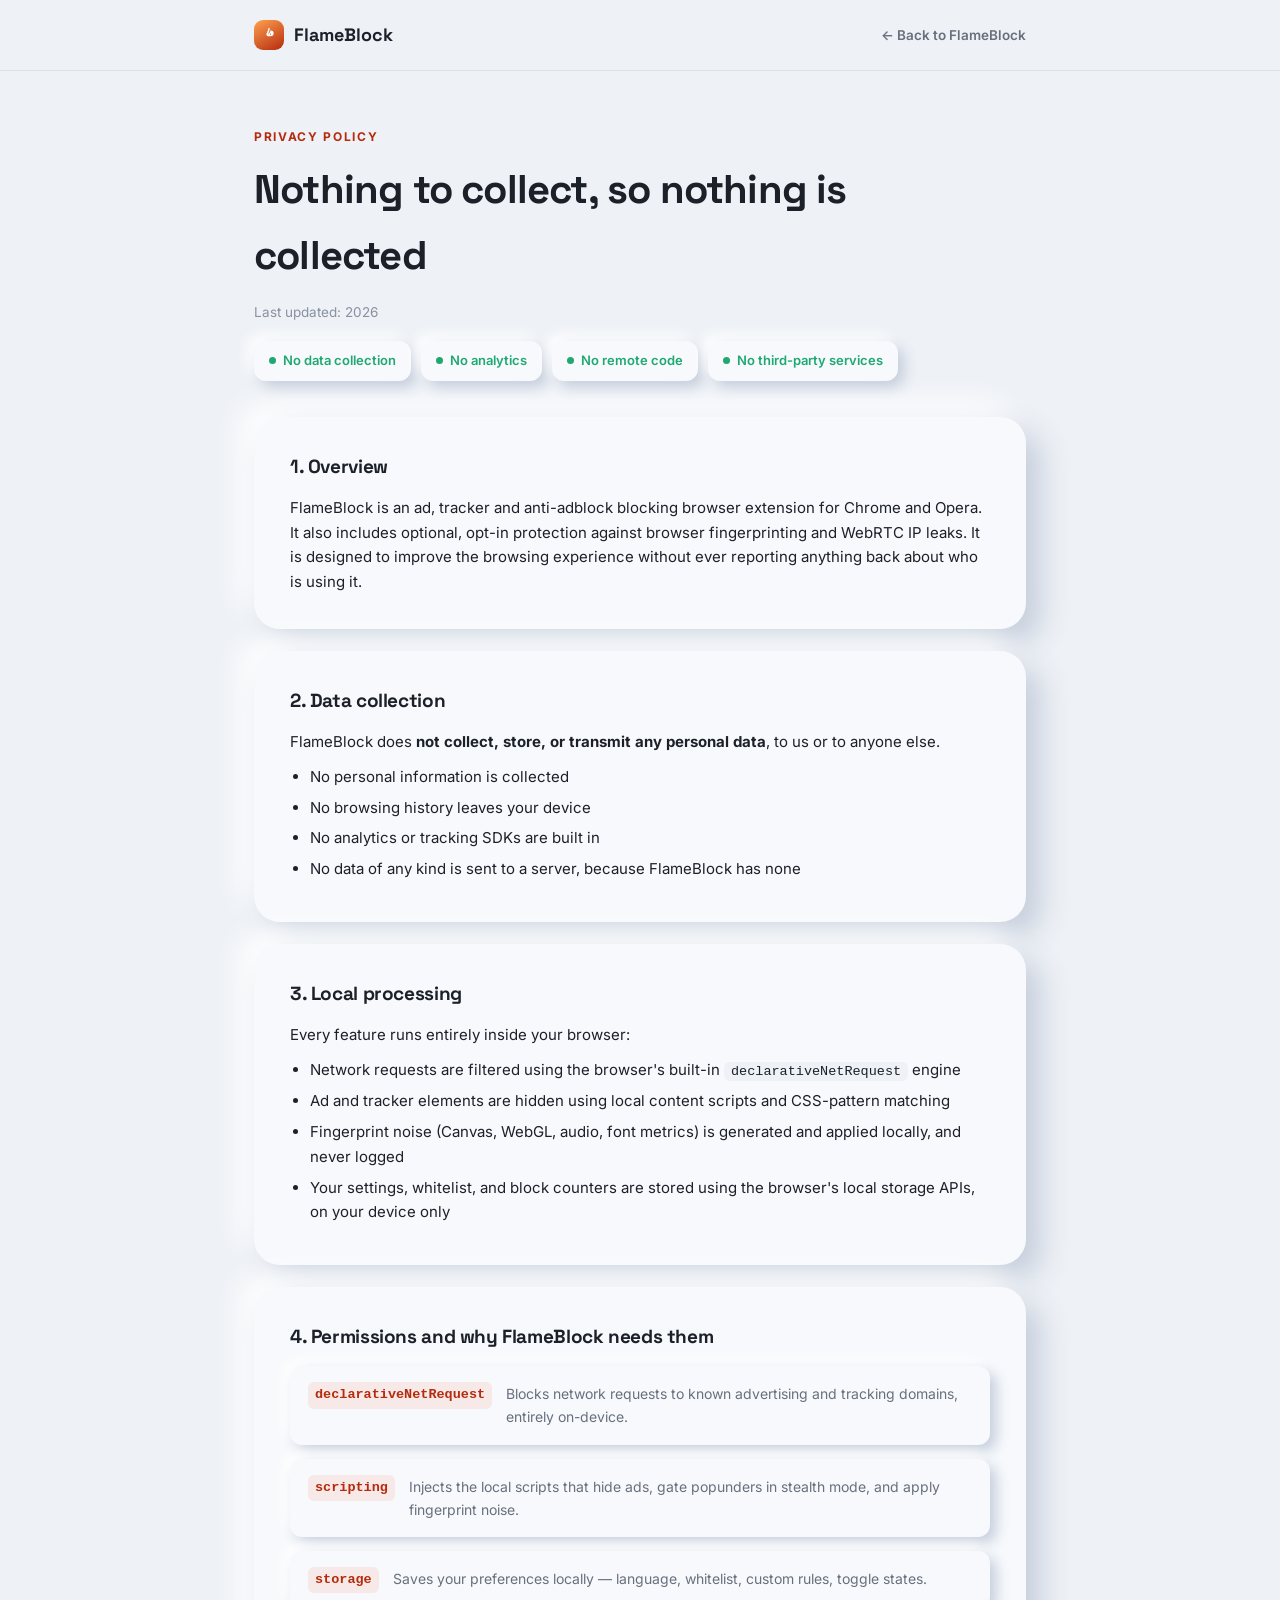
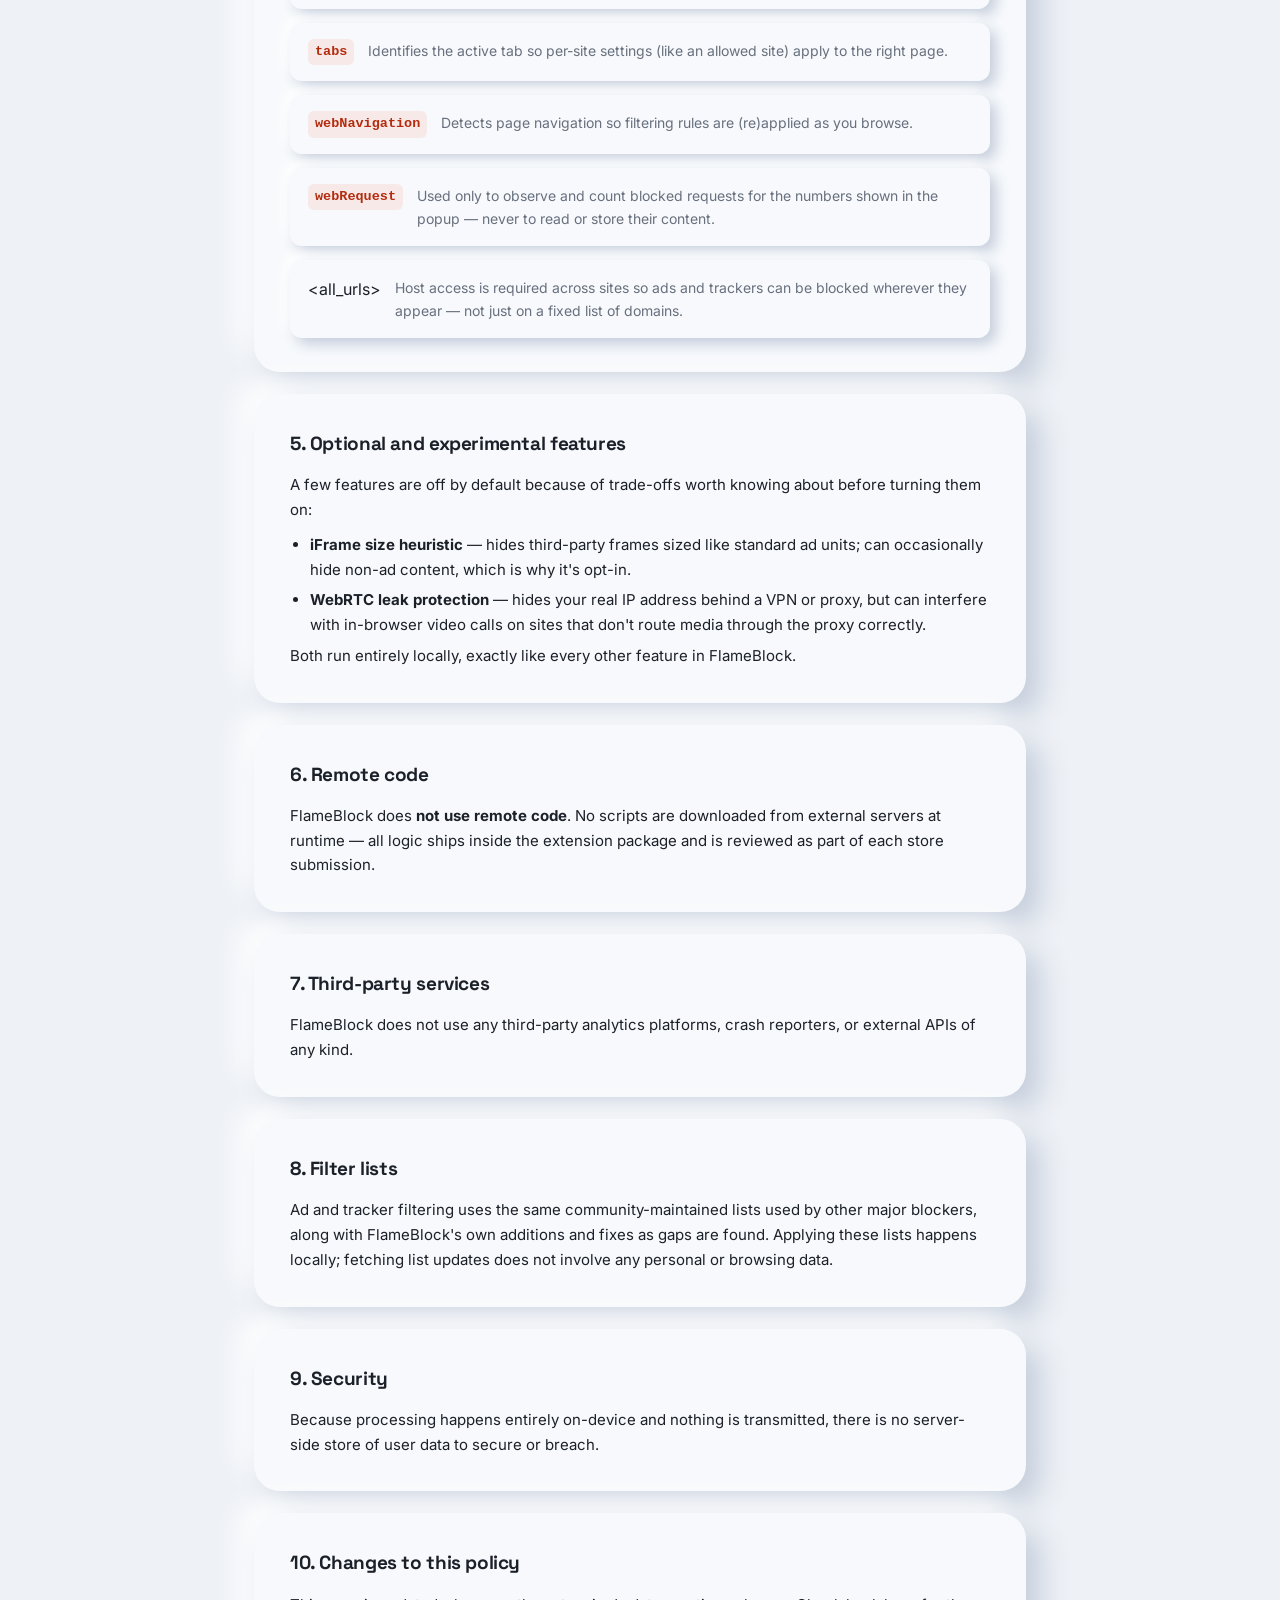
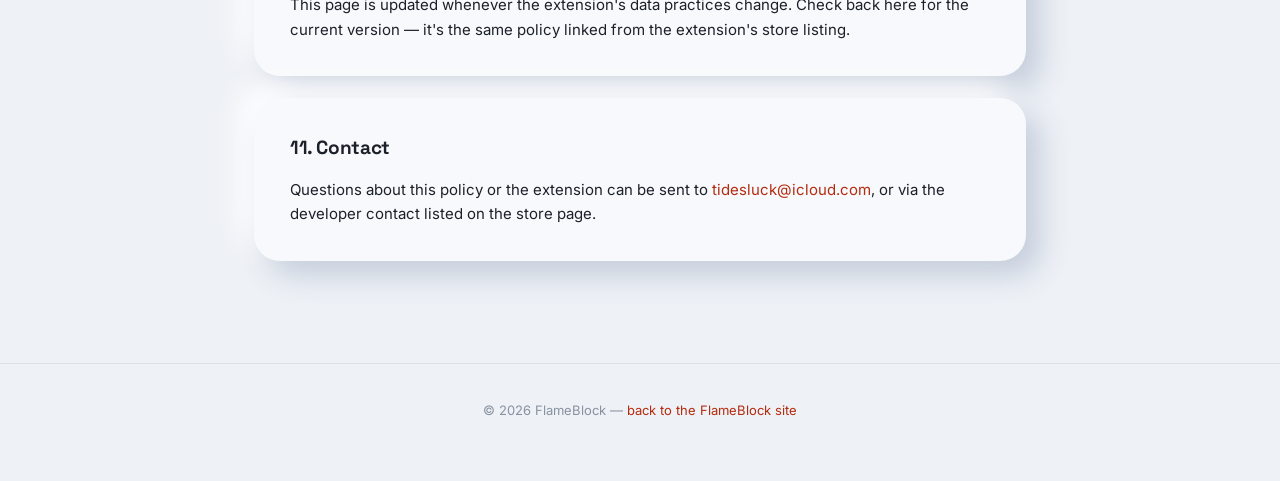
==== privacy.html @ 6af5b237 "Add files via upload" ====
<!DOCTYPE html>
<html lang="en">
<head>
<meta charset="UTF-8">
<title>Privacy Policy — FlameBlock</title>
<meta name="viewport" content="width=device-width, initial-scale=1.0">
<meta name="description" content="FlameBlock's privacy policy: no data collection, no analytics, no remote code. Every permission explained.">
<link rel="canonical" href="https://t1desluck.github.io/FlameBlock/privacy.html">
<link rel="icon" type="image/png" href="image/ICON.png">

<link rel="preconnect" href="https://fonts.googleapis.com">
<link rel="preconnect" href="https://fonts.gstatic.com" crossorigin>
<link href="https://fonts.googleapis.com/css2?family=Space+Grotesk:wght@500;600;700&family=Inter:wght@400;500;600;700&display=swap" rel="stylesheet">

<style>
  :root{
    --bg:#eef1f6; --surface:#f7f9fc; --shadow-d:#c4cddb; --shadow-l:#ffffff;
    --ink:#1c2029; --muted:#68707e; --muted-2:#8892a0;
    --flame-1:#ffa14f; --flame-2:#f04a1c; --flame-3:#b52b0e; --green:#1fa971;
    --line:rgba(28,32,41,.08); --radius-lg:26px; --radius-md:16px; --radius-sm:12px;
  }
  *{box-sizing:border-box;}
  body{margin:0;background:var(--bg);color:var(--ink);font-family:'Inter',system-ui,sans-serif;line-height:1.65;-webkit-font-smoothing:antialiased;}
  h1,h2,.display{font-family:'Space Grotesk',system-ui,sans-serif;letter-spacing:-0.02em;margin:0;}
  a{color:var(--flame-3);text-decoration:none;}
  a:hover{text-decoration:underline;}
  .wrap{max-width:820px;margin:0 auto;padding:0 24px;}
  .neu{background:var(--surface);border-radius:var(--radius-lg);box-shadow:14px 14px 30px var(--shadow-d), -14px -14px 30px var(--shadow-l);}
  .neu-sm{background:var(--surface);border-radius:var(--radius-sm);box-shadow:6px 6px 14px var(--shadow-d), -6px -6px 14px var(--shadow-l);}

  header{padding:20px 0;border-bottom:1px solid var(--line);}
  nav{display:flex;align-items:center;justify-content:space-between;max-width:820px;margin:0 auto;padding:0 24px;}
  .brand{display:flex;align-items:center;gap:10px;font-weight:700;font-size:18px;font-family:'Space Grotesk',sans-serif;}
  .brand .mark{width:30px;height:30px;border-radius:9px;background:linear-gradient(150deg,var(--flame-1),var(--flame-3));display:flex;align-items:center;justify-content:center;}
  .brand .mark svg{width:16px;height:16px;}
  .back{font-size:13.5px;font-weight:600;color:var(--muted);}
  .back:hover{color:var(--flame-3);}

  main{padding:56px 0 80px;}
  .hero-block{margin-bottom:36px;}
  .eyebrow{text-transform:uppercase;font-size:12px;font-weight:700;letter-spacing:.14em;color:var(--flame-3);}
  h1{font-size:clamp(28px,4vw,40px);font-weight:700;margin-top:10px;}
  .updated{margin-top:12px;font-size:13.5px;color:var(--muted-2);}

  .card{padding:34px 36px;margin-bottom:22px;}
  .card h2{font-size:19px;font-weight:700;margin-bottom:14px;}
  .card p{color:var(--ink);font-size:15px;margin:0 0 10px;}
  .card ul{margin:8px 0 0;padding-left:20px;color:var(--ink);font-size:15px;}
  .card li{margin-bottom:6px;}
  .card p:last-child, .card ul:last-child{margin-bottom:0;}
  code{background:var(--bg);padding:2px 7px;border-radius:6px;font-size:13.5px;}

  .perm-table{display:flex;flex-direction:column;gap:14px;}
  .perm{padding:16px 18px;display:flex;gap:14px;align-items:flex-start;}
  .perm code{white-space:nowrap;font-weight:700;color:var(--flame-3);background:rgba(240,74,28,.09);}
  .perm p{margin:0;font-size:14px;color:var(--muted);}

  .badge-row{display:flex;gap:10px;flex-wrap:wrap;margin-top:18px;}
  .badge{padding:9px 15px;font-size:13px;font-weight:600;color:var(--green);display:flex;align-items:center;gap:7px;}
  .badge .dot{width:7px;height:7px;border-radius:50%;background:var(--green);}

  footer{padding:36px 0 60px;border-top:1px solid var(--line);text-align:center;font-size:13px;color:var(--muted-2);}
</style>
</head>
<body>

<header>
  <nav>
    <div class="brand">
      <span class="mark"><svg viewBox="0 0 24 24" fill="none" stroke="#fff" stroke-width="2" stroke-linecap="round" stroke-linejoin="round"><path d="M12 2c1 3-2 4-2 7a4 4 0 1 0 8 0c0-1-1-2-1-2 1 4-1 5-1 5 1-3-1-4-1-6 0 2-2 3-2 5a2 2 0 1 1-3-1.8C10.5 8 12 6 12 2z"/></svg></span>
      FlameBlock
    </div>
    <a class="back" href="index.html">← Back to FlameBlock</a>
  </nav>
</header>

<main>
  <div class="wrap">
    <div class="hero-block">
      <div class="eyebrow">Privacy policy</div>
      <h1>Nothing to collect, so nothing is collected</h1>
      <p class="updated">Last updated: 2026</p>
      <div class="badge-row">
        <div class="neu-sm badge"><span class="dot"></span>No data collection</div>
        <div class="neu-sm badge"><span class="dot"></span>No analytics</div>
        <div class="neu-sm badge"><span class="dot"></span>No remote code</div>
        <div class="neu-sm badge"><span class="dot"></span>No third-party services</div>
      </div>
    </div>

    <div class="neu card">
      <h2>1. Overview</h2>
      <p>FlameBlock is an ad, tracker and anti-adblock blocking browser extension for Chrome and Opera. It also includes optional, opt-in protection against browser fingerprinting and WebRTC IP leaks. It is designed to improve the browsing experience without ever reporting anything back about who is using it.</p>
    </div>

    <div class="neu card">
      <h2>2. Data collection</h2>
      <p>FlameBlock does <strong>not collect, store, or transmit any personal data</strong>, to us or to anyone else.</p>
      <ul>
        <li>No personal information is collected</li>
        <li>No browsing history leaves your device</li>
        <li>No analytics or tracking SDKs are built in</li>
        <li>No data of any kind is sent to a server, because FlameBlock has none</li>
      </ul>
    </div>

    <div class="neu card">
      <h2>3. Local processing</h2>
      <p>Every feature runs entirely inside your browser:</p>
      <ul>
        <li>Network requests are filtered using the browser's built-in <code>declarativeNetRequest</code> engine</li>
        <li>Ad and tracker elements are hidden using local content scripts and CSS-pattern matching</li>
        <li>Fingerprint noise (Canvas, WebGL, audio, font metrics) is generated and applied locally, and never logged</li>
        <li>Your settings, whitelist, and block counters are stored using the browser's local storage APIs, on your device only</li>
      </ul>
    </div>

    <div class="neu card">
      <h2>4. Permissions and why FlameBlock needs them</h2>
      <div class="perm-table">
        <div class="neu-sm perm"><code>declarativeNetRequest</code><p>Blocks network requests to known advertising and tracking domains, entirely on-device.</p></div>
        <div class="neu-sm perm"><code>scripting</code><p>Injects the local scripts that hide ads, gate popunders in stealth mode, and apply fingerprint noise.</p></div>
        <div class="neu-sm perm"><code>storage</code><p>Saves your preferences locally — language, whitelist, custom rules, toggle states.</p></div>
        <div class="neu-sm perm"><code>tabs</code><p>Identifies the active tab so per-site settings (like an allowed site) apply to the right page.</p></div>
        <div class="neu-sm perm"><code>webNavigation</code><p>Detects page navigation so filtering rules are (re)applied as you browse.</p></div>
        <div class="neu-sm perm"><code>webRequest</code><p>Used only to observe and count blocked requests for the numbers shown in the popup — never to read or store their content.</p></div>
        <div class="neu-sm perm">&lt;all_urls&gt;<p>Host access is required across sites so ads and trackers can be blocked wherever they appear — not just on a fixed list of domains.</p></div>
      </div>
    </div>

    <div class="neu card">
      <h2>5. Optional and experimental features</h2>
      <p>A few features are off by default because of trade-offs worth knowing about before turning them on:</p>
      <ul>
        <li><strong>iFrame size heuristic</strong> — hides third-party frames sized like standard ad units; can occasionally hide non-ad content, which is why it's opt-in.</li>
        <li><strong>WebRTC leak protection</strong> — hides your real IP address behind a VPN or proxy, but can interfere with in-browser video calls on sites that don't route media through the proxy correctly.</li>
      </ul>
      <p>Both run entirely locally, exactly like every other feature in FlameBlock.</p>
    </div>

    <div class="neu card">
      <h2>6. Remote code</h2>
      <p>FlameBlock does <strong>not use remote code</strong>. No scripts are downloaded from external servers at runtime — all logic ships inside the extension package and is reviewed as part of each store submission.</p>
    </div>

    <div class="neu card">
      <h2>7. Third-party services</h2>
      <p>FlameBlock does not use any third-party analytics platforms, crash reporters, or external APIs of any kind.</p>
    </div>

    <div class="neu card">
      <h2>8. Filter lists</h2>
      <p>Ad and tracker filtering uses the same community-maintained lists used by other major blockers, along with FlameBlock's own additions and fixes as gaps are found. Applying these lists happens locally; fetching list updates does not involve any personal or browsing data.</p>
    </div>

    <div class="neu card">
      <h2>9. Security</h2>
      <p>Because processing happens entirely on-device and nothing is transmitted, there is no server-side store of user data to secure or breach.</p>
    </div>

    <div class="neu card">
      <h2>10. Changes to this policy</h2>
      <p>This page is updated whenever the extension's data practices change. Check back here for the current version — it's the same policy linked from the extension's store listing.</p>
    </div>

    <div class="neu card">
      <h2>11. Contact</h2>
      <p>Questions about this policy or the extension can be sent to <a href="mailto:tidesluck@icloud.com">tidesluck@icloud.com</a>, or via the developer contact listed on the store page.</p>
    </div>
  </div>
</main>

<footer>
  <div class="wrap">© <span id="year"></span> FlameBlock — <a href="index.html">back to the FlameBlock site</a></div>
</footer>
<script>document.getElementById('year').textContent = new Date().getFullYear();</script>
</body>
</html>
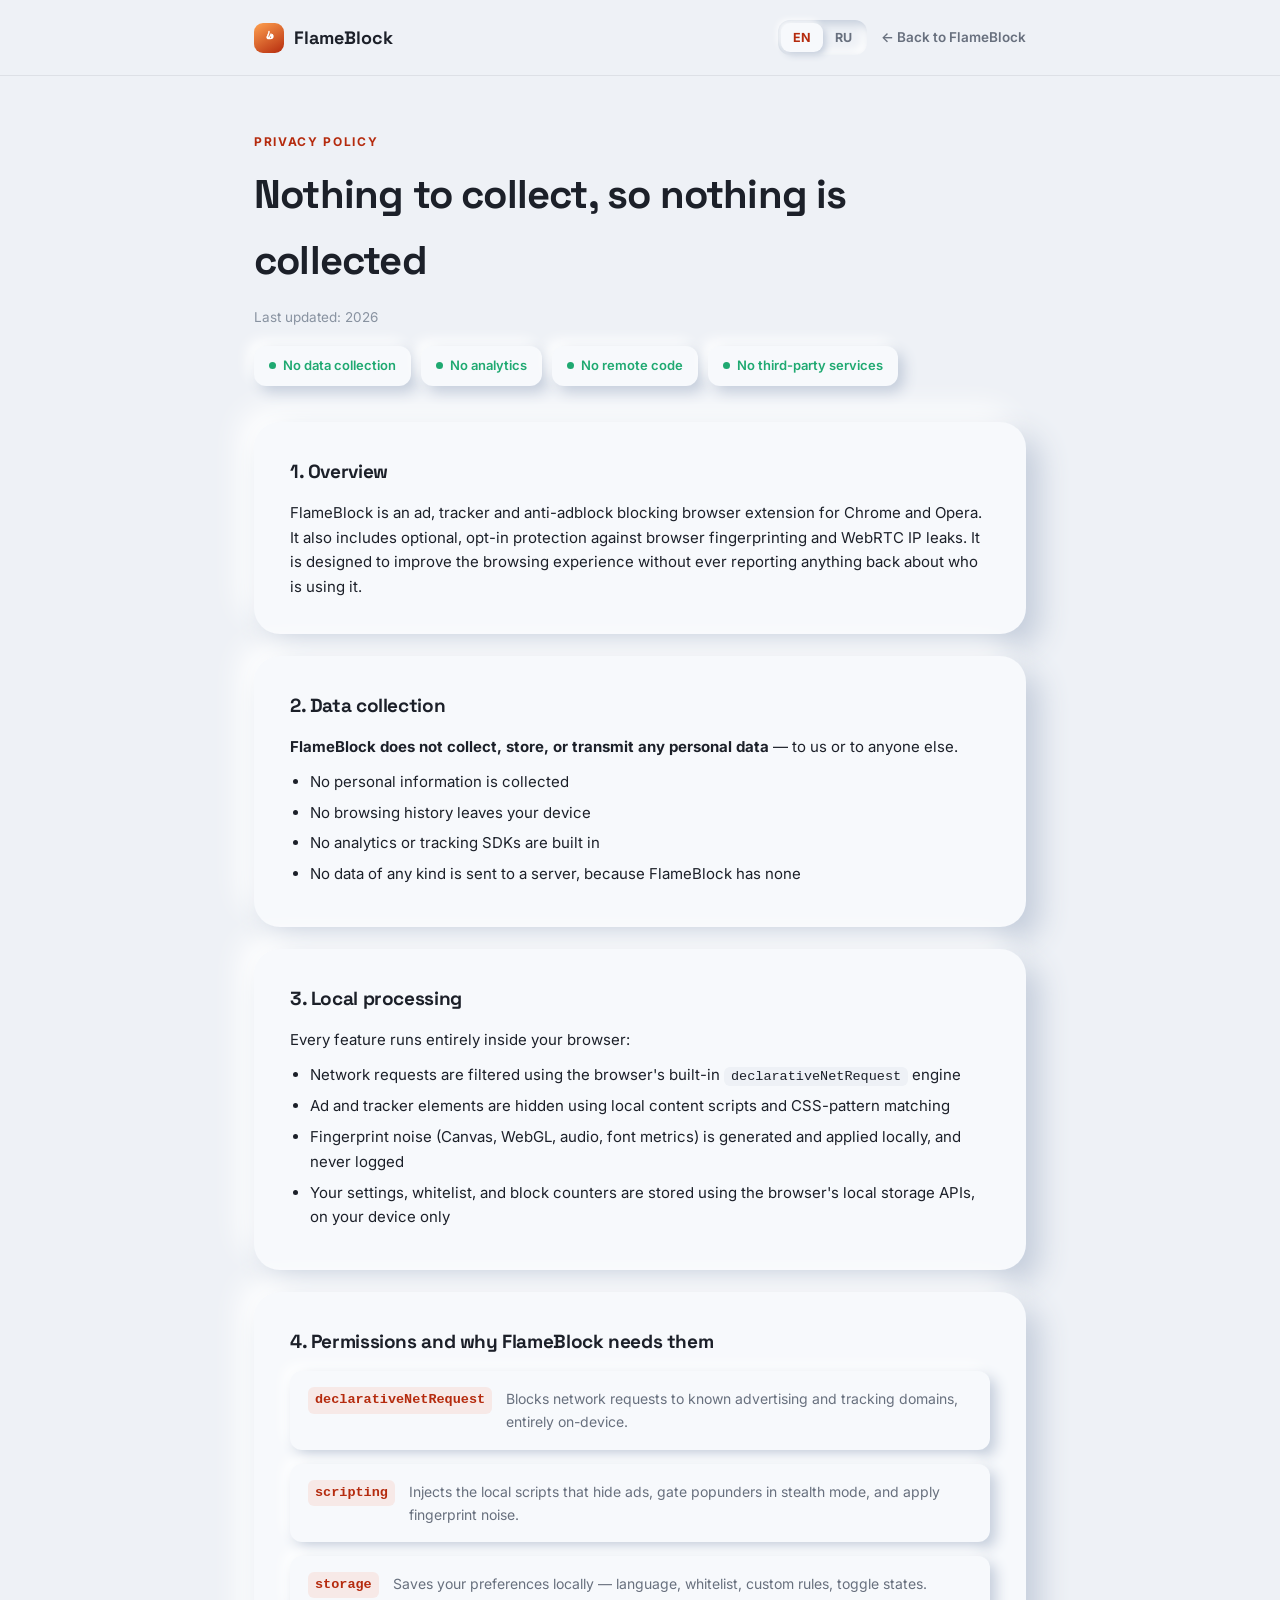
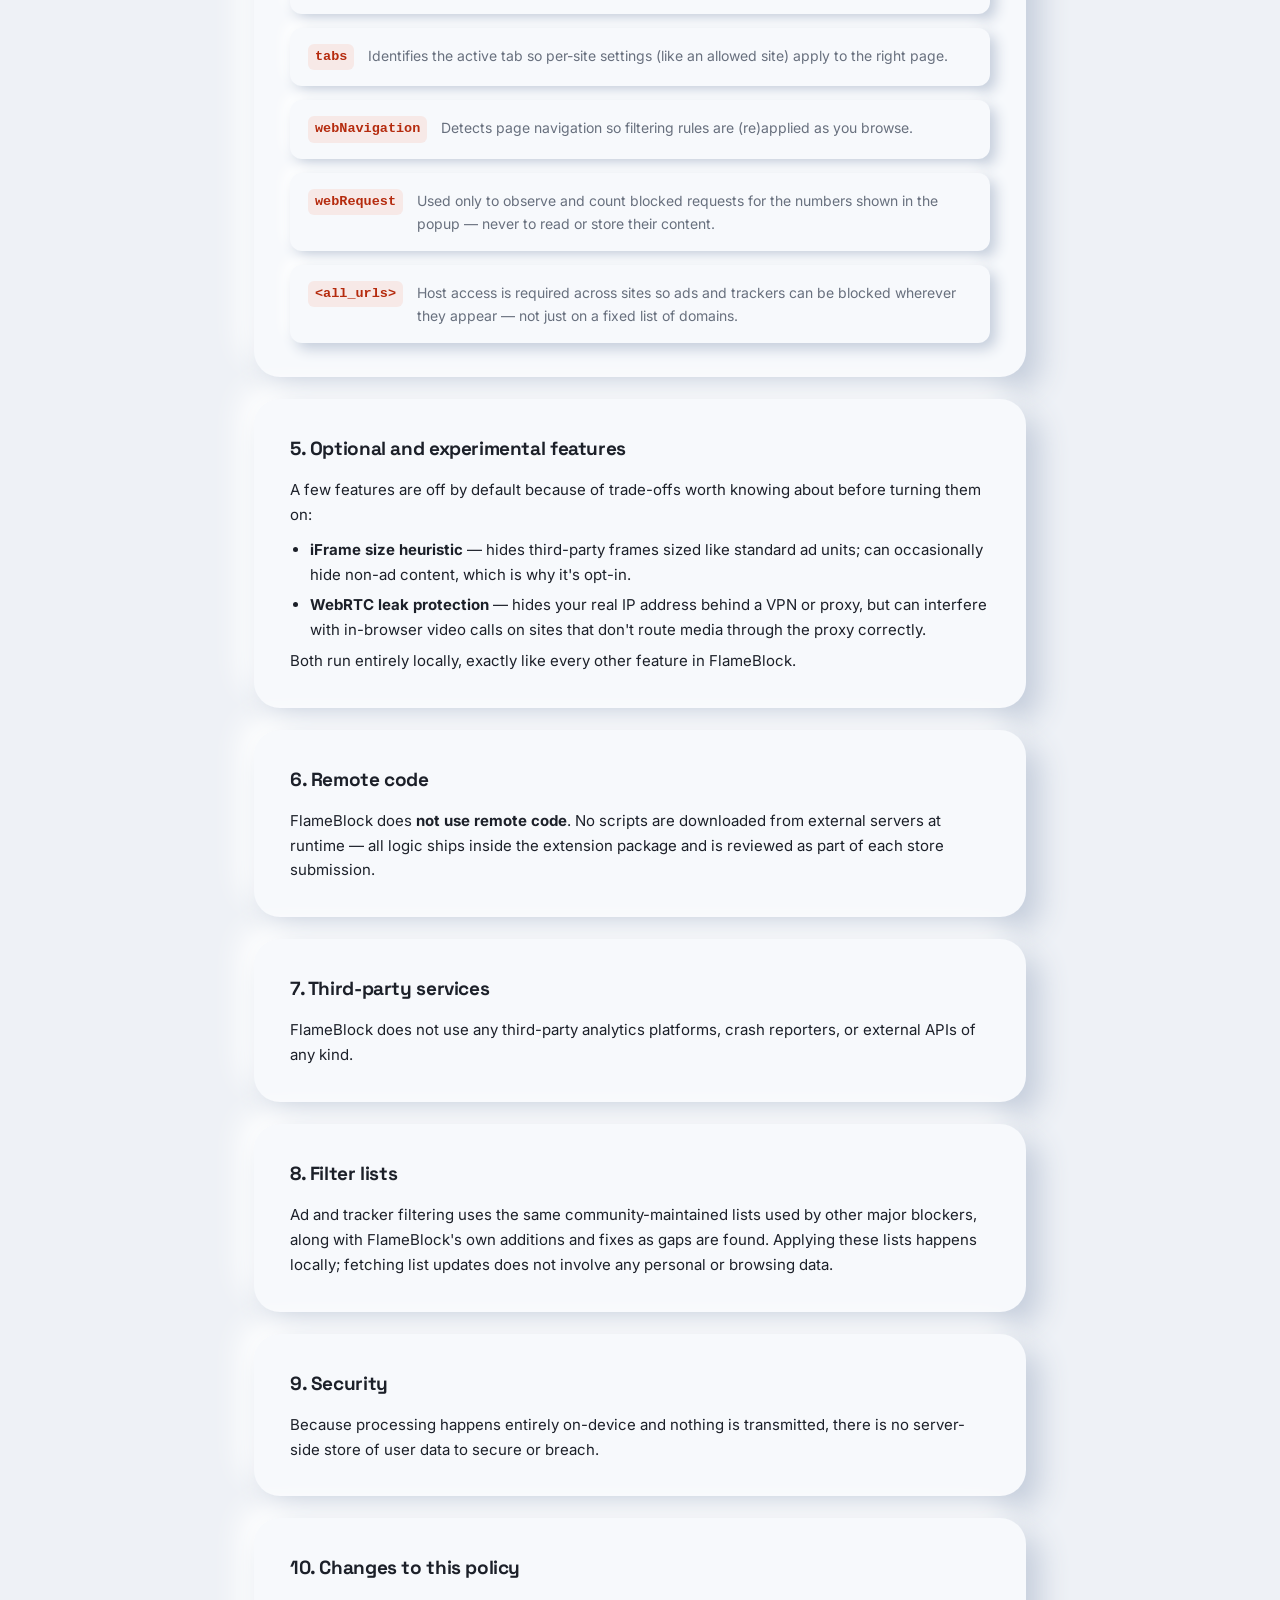
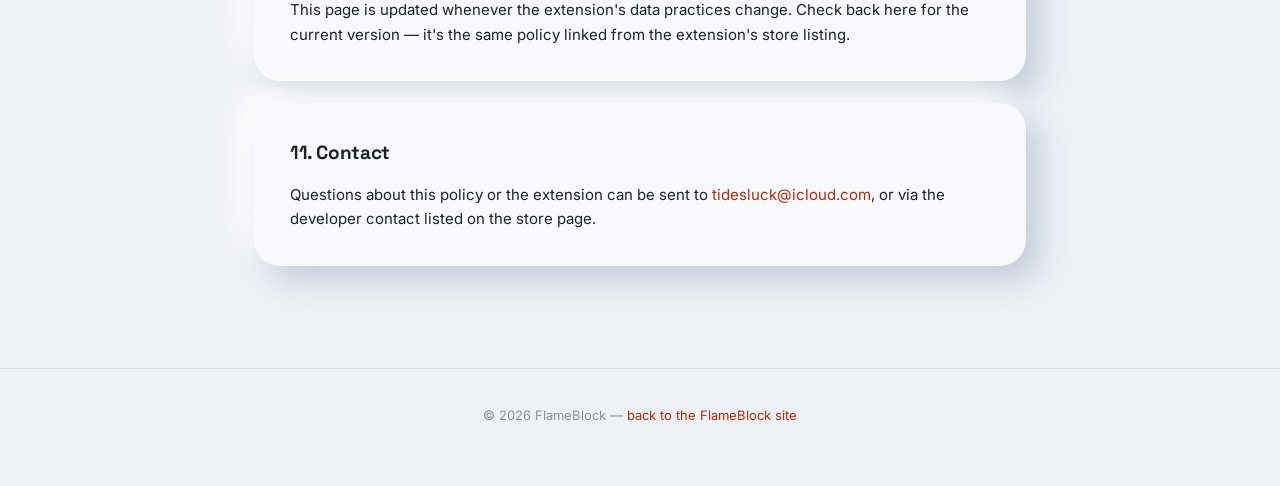
==== commit 11eb0cd7: "Add files via upload" ====
--- a/privacy.html
+++ b/privacy.html
@@ -2,9 +2,9 @@
 <html lang="en">
 <head>
 <meta charset="UTF-8">
-<title>Privacy Policy — FlameBlock</title>
+<title data-i18n="meta.title">Privacy Policy — FlameBlock</title>
 <meta name="viewport" content="width=device-width, initial-scale=1.0">
-<meta name="description" content="FlameBlock's privacy policy: no data collection, no analytics, no remote code. Every permission explained.">
+<meta name="description" data-i18n-attr="content" content="FlameBlock's privacy policy: no data collection, no analytics, no remote code. Every permission explained.">
 <link rel="canonical" href="https://t1desluck.github.io/FlameBlock/privacy.html">
 <link rel="icon" type="image/png" href="image/ICON.png">
 
@@ -29,12 +29,28 @@
   .neu-sm{background:var(--surface);border-radius:var(--radius-sm);box-shadow:6px 6px 14px var(--shadow-d), -6px -6px 14px var(--shadow-l);}
 
   header{padding:20px 0;border-bottom:1px solid var(--line);}
-  nav{display:flex;align-items:center;justify-content:space-between;max-width:820px;margin:0 auto;padding:0 24px;}
+  nav{display:flex;align-items:center;justify-content:space-between;max-width:820px;margin:0 auto;padding:0 24px;gap:14px;flex-wrap:wrap;}
   .brand{display:flex;align-items:center;gap:10px;font-weight:700;font-size:18px;font-family:'Space Grotesk',sans-serif;}
-  .brand .mark{width:30px;height:30px;border-radius:9px;background:linear-gradient(150deg,var(--flame-1),var(--flame-3));display:flex;align-items:center;justify-content:center;}
+  .brand .mark{width:30px;height:30px;border-radius:9px;background:linear-gradient(150deg,var(--flame-1),var(--flame-3));display:flex;align-items:center;justify-content:center;flex:none;}
   .brand .mark svg{width:16px;height:16px;}
+  .nav-right{display:flex;align-items:center;gap:14px;}
   .back{font-size:13.5px;font-weight:600;color:var(--muted);}
   .back:hover{color:var(--flame-3);}
+
+  .lang-switch{
+    display:flex;align-items:center;background:var(--bg);border-radius:12px;
+    box-shadow:inset 4px 4px 10px var(--shadow-d), inset -4px -4px 10px var(--shadow-l);
+    padding:3px;flex:none;
+  }
+  .lang-switch button{
+    border:none;background:transparent;cursor:pointer;
+    font-family:'Inter',sans-serif;font-size:12.5px;font-weight:700;
+    padding:7px 12px;border-radius:9px;color:var(--muted);transition:all .15s ease;
+  }
+  .lang-switch button.active{
+    background:var(--surface);color:var(--flame-3);
+    box-shadow:3px 3px 7px var(--shadow-d), -3px -3px 7px var(--shadow-l);
+  }
 
   main{padding:56px 0 80px;}
   .hero-block{margin-bottom:36px;}
@@ -70,109 +86,218 @@
       <span class="mark"><svg viewBox="0 0 24 24" fill="none" stroke="#fff" stroke-width="2" stroke-linecap="round" stroke-linejoin="round"><path d="M12 2c1 3-2 4-2 7a4 4 0 1 0 8 0c0-1-1-2-1-2 1 4-1 5-1 5 1-3-1-4-1-6 0 2-2 3-2 5a2 2 0 1 1-3-1.8C10.5 8 12 6 12 2z"/></svg></span>
       FlameBlock
     </div>
-    <a class="back" href="index.html">← Back to FlameBlock</a>
+    <div class="nav-right">
+      <div class="lang-switch" role="group" aria-label="Language">
+        <button type="button" data-set-lang="en">EN</button>
+        <button type="button" data-set-lang="ru">RU</button>
+      </div>
+      <a class="back" href="index.html" data-i18n="nav.back">← Back to FlameBlock</a>
+    </div>
   </nav>
 </header>
 
 <main>
   <div class="wrap">
     <div class="hero-block">
-      <div class="eyebrow">Privacy policy</div>
-      <h1>Nothing to collect, so nothing is collected</h1>
-      <p class="updated">Last updated: 2026</p>
+      <div class="eyebrow" data-i18n="hero.eyebrow">Privacy policy</div>
+      <h1 data-i18n="hero.h1">Nothing to collect, so nothing is collected</h1>
+      <p class="updated" data-i18n="hero.updated">Last updated: 2026</p>
       <div class="badge-row">
-        <div class="neu-sm badge"><span class="dot"></span>No data collection</div>
-        <div class="neu-sm badge"><span class="dot"></span>No analytics</div>
-        <div class="neu-sm badge"><span class="dot"></span>No remote code</div>
-        <div class="neu-sm badge"><span class="dot"></span>No third-party services</div>
+        <div class="neu-sm badge"><span class="dot"></span><span data-i18n="badge.1">No data collection</span></div>
+        <div class="neu-sm badge"><span class="dot"></span><span data-i18n="badge.2">No analytics</span></div>
+        <div class="neu-sm badge"><span class="dot"></span><span data-i18n="badge.3">No remote code</span></div>
+        <div class="neu-sm badge"><span class="dot"></span><span data-i18n="badge.4">No third-party services</span></div>
       </div>
     </div>
 
     <div class="neu card">
-      <h2>1. Overview</h2>
-      <p>FlameBlock is an ad, tracker and anti-adblock blocking browser extension for Chrome and Opera. It also includes optional, opt-in protection against browser fingerprinting and WebRTC IP leaks. It is designed to improve the browsing experience without ever reporting anything back about who is using it.</p>
-    </div>
-
-    <div class="neu card">
-      <h2>2. Data collection</h2>
-      <p>FlameBlock does <strong>not collect, store, or transmit any personal data</strong>, to us or to anyone else.</p>
+      <h2 data-i18n="s1.h">1. Overview</h2>
+      <p data-i18n="s1.p">FlameBlock is an ad, tracker and anti-adblock blocking browser extension for Chrome and Opera. It also includes optional, opt-in protection against browser fingerprinting and WebRTC IP leaks. It is designed to improve the browsing experience without ever reporting anything back about who is using it.</p>
+    </div>
+
+    <div class="neu card">
+      <h2 data-i18n="s2.h">2. Data collection</h2>
+      <p data-i18n="s2.p"><strong data-i18n="s2.strong">FlameBlock does not collect, store, or transmit any personal data</strong> — to us or to anyone else.</p>
       <ul>
-        <li>No personal information is collected</li>
-        <li>No browsing history leaves your device</li>
-        <li>No analytics or tracking SDKs are built in</li>
-        <li>No data of any kind is sent to a server, because FlameBlock has none</li>
+        <li data-i18n="s2.li1">No personal information is collected</li>
+        <li data-i18n="s2.li2">No browsing history leaves your device</li>
+        <li data-i18n="s2.li3">No analytics or tracking SDKs are built in</li>
+        <li data-i18n="s2.li4">No data of any kind is sent to a server, because FlameBlock has none</li>
       </ul>
     </div>
 
     <div class="neu card">
-      <h2>3. Local processing</h2>
-      <p>Every feature runs entirely inside your browser:</p>
+      <h2 data-i18n="s3.h">3. Local processing</h2>
+      <p data-i18n="s3.p">Every feature runs entirely inside your browser:</p>
       <ul>
-        <li>Network requests are filtered using the browser's built-in <code>declarativeNetRequest</code> engine</li>
-        <li>Ad and tracker elements are hidden using local content scripts and CSS-pattern matching</li>
-        <li>Fingerprint noise (Canvas, WebGL, audio, font metrics) is generated and applied locally, and never logged</li>
-        <li>Your settings, whitelist, and block counters are stored using the browser's local storage APIs, on your device only</li>
+        <li data-i18n="s3.li1">Network requests are filtered using the browser's built-in <code>declarativeNetRequest</code> engine</li>
+        <li data-i18n="s3.li2">Ad and tracker elements are hidden using local content scripts and CSS-pattern matching</li>
+        <li data-i18n="s3.li3">Fingerprint noise (Canvas, WebGL, audio, font metrics) is generated and applied locally, and never logged</li>
+        <li data-i18n="s3.li4">Your settings, whitelist, and block counters are stored using the browser's local storage APIs, on your device only</li>
       </ul>
     </div>
 
     <div class="neu card">
-      <h2>4. Permissions and why FlameBlock needs them</h2>
+      <h2 data-i18n="s4.h">4. Permissions and why FlameBlock needs them</h2>
       <div class="perm-table">
-        <div class="neu-sm perm"><code>declarativeNetRequest</code><p>Blocks network requests to known advertising and tracking domains, entirely on-device.</p></div>
-        <div class="neu-sm perm"><code>scripting</code><p>Injects the local scripts that hide ads, gate popunders in stealth mode, and apply fingerprint noise.</p></div>
-        <div class="neu-sm perm"><code>storage</code><p>Saves your preferences locally — language, whitelist, custom rules, toggle states.</p></div>
-        <div class="neu-sm perm"><code>tabs</code><p>Identifies the active tab so per-site settings (like an allowed site) apply to the right page.</p></div>
-        <div class="neu-sm perm"><code>webNavigation</code><p>Detects page navigation so filtering rules are (re)applied as you browse.</p></div>
-        <div class="neu-sm perm"><code>webRequest</code><p>Used only to observe and count blocked requests for the numbers shown in the popup — never to read or store their content.</p></div>
-        <div class="neu-sm perm">&lt;all_urls&gt;<p>Host access is required across sites so ads and trackers can be blocked wherever they appear — not just on a fixed list of domains.</p></div>
+        <div class="neu-sm perm"><code>declarativeNetRequest</code><p data-i18n="perm.1">Blocks network requests to known advertising and tracking domains, entirely on-device.</p></div>
+        <div class="neu-sm perm"><code>scripting</code><p data-i18n="perm.2">Injects the local scripts that hide ads, gate popunders in stealth mode, and apply fingerprint noise.</p></div>
+        <div class="neu-sm perm"><code>storage</code><p data-i18n="perm.3">Saves your preferences locally — language, whitelist, custom rules, toggle states.</p></div>
+        <div class="neu-sm perm"><code>tabs</code><p data-i18n="perm.4">Identifies the active tab so per-site settings (like an allowed site) apply to the right page.</p></div>
+        <div class="neu-sm perm"><code>webNavigation</code><p data-i18n="perm.5">Detects page navigation so filtering rules are (re)applied as you browse.</p></div>
+        <div class="neu-sm perm"><code>webRequest</code><p data-i18n="perm.6">Used only to observe and count blocked requests for the numbers shown in the popup — never to read or store their content.</p></div>
+        <div class="neu-sm perm"><code data-i18n="perm.7host">&lt;all_urls&gt;</code><p data-i18n="perm.7">Host access is required across sites so ads and trackers can be blocked wherever they appear — not just on a fixed list of domains.</p></div>
       </div>
     </div>
 
     <div class="neu card">
-      <h2>5. Optional and experimental features</h2>
-      <p>A few features are off by default because of trade-offs worth knowing about before turning them on:</p>
+      <h2 data-i18n="s5.h">5. Optional and experimental features</h2>
+      <p data-i18n="s5.p">A few features are off by default because of trade-offs worth knowing about before turning them on:</p>
       <ul>
-        <li><strong>iFrame size heuristic</strong> — hides third-party frames sized like standard ad units; can occasionally hide non-ad content, which is why it's opt-in.</li>
-        <li><strong>WebRTC leak protection</strong> — hides your real IP address behind a VPN or proxy, but can interfere with in-browser video calls on sites that don't route media through the proxy correctly.</li>
+        <li data-i18n="s5.li1"><strong>iFrame size heuristic</strong> — hides third-party frames sized like standard ad units; can occasionally hide non-ad content, which is why it's opt-in.</li>
+        <li data-i18n="s5.li2"><strong>WebRTC leak protection</strong> — hides your real IP address behind a VPN or proxy, but can interfere with in-browser video calls on sites that don't route media through the proxy correctly.</li>
       </ul>
-      <p>Both run entirely locally, exactly like every other feature in FlameBlock.</p>
-    </div>
-
-    <div class="neu card">
-      <h2>6. Remote code</h2>
-      <p>FlameBlock does <strong>not use remote code</strong>. No scripts are downloaded from external servers at runtime — all logic ships inside the extension package and is reviewed as part of each store submission.</p>
-    </div>
-
-    <div class="neu card">
-      <h2>7. Third-party services</h2>
-      <p>FlameBlock does not use any third-party analytics platforms, crash reporters, or external APIs of any kind.</p>
-    </div>
-
-    <div class="neu card">
-      <h2>8. Filter lists</h2>
-      <p>Ad and tracker filtering uses the same community-maintained lists used by other major blockers, along with FlameBlock's own additions and fixes as gaps are found. Applying these lists happens locally; fetching list updates does not involve any personal or browsing data.</p>
-    </div>
-
-    <div class="neu card">
-      <h2>9. Security</h2>
-      <p>Because processing happens entirely on-device and nothing is transmitted, there is no server-side store of user data to secure or breach.</p>
-    </div>
-
-    <div class="neu card">
-      <h2>10. Changes to this policy</h2>
-      <p>This page is updated whenever the extension's data practices change. Check back here for the current version — it's the same policy linked from the extension's store listing.</p>
-    </div>
-
-    <div class="neu card">
-      <h2>11. Contact</h2>
-      <p>Questions about this policy or the extension can be sent to <a href="mailto:tidesluck@icloud.com">tidesluck@icloud.com</a>, or via the developer contact listed on the store page.</p>
+      <p data-i18n="s5.p2">Both run entirely locally, exactly like every other feature in FlameBlock.</p>
+    </div>
+
+    <div class="neu card">
+      <h2 data-i18n="s6.h">6. Remote code</h2>
+      <p data-i18n="s6.p">FlameBlock does <strong data-i18n="s6.strong">not use remote code</strong>. No scripts are downloaded from external servers at runtime — all logic ships inside the extension package and is reviewed as part of each store submission.</p>
+    </div>
+
+    <div class="neu card">
+      <h2 data-i18n="s7.h">7. Third-party services</h2>
+      <p data-i18n="s7.p">FlameBlock does not use any third-party analytics platforms, crash reporters, or external APIs of any kind.</p>
+    </div>
+
+    <div class="neu card">
+      <h2 data-i18n="s8.h">8. Filter lists</h2>
+      <p data-i18n="s8.p">Ad and tracker filtering uses the same community-maintained lists used by other major blockers, along with FlameBlock's own additions and fixes as gaps are found. Applying these lists happens locally; fetching list updates does not involve any personal or browsing data.</p>
+    </div>
+
+    <div class="neu card">
+      <h2 data-i18n="s9.h">9. Security</h2>
+      <p data-i18n="s9.p">Because processing happens entirely on-device and nothing is transmitted, there is no server-side store of user data to secure or breach.</p>
+    </div>
+
+    <div class="neu card">
+      <h2 data-i18n="s10.h">10. Changes to this policy</h2>
+      <p data-i18n="s10.p">This page is updated whenever the extension's data practices change. Check back here for the current version — it's the same policy linked from the extension's store listing.</p>
+    </div>
+
+    <div class="neu card">
+      <h2 data-i18n="s11.h">11. Contact</h2>
+      <p data-i18n="s11.p">Questions about this policy or the extension can be sent to <a href="mailto:tidesluck@icloud.com">tidesluck@icloud.com</a>, or via the developer contact listed on the store page.</p>
     </div>
   </div>
 </main>
 
 <footer>
-  <div class="wrap">© <span id="year"></span> FlameBlock — <a href="index.html">back to the FlameBlock site</a></div>
+  <div class="wrap">© <span id="year"></span> FlameBlock — <a href="index.html" data-i18n="footer.back">back to the FlameBlock site</a></div>
 </footer>
-<script>document.getElementById('year').textContent = new Date().getFullYear();</script>
+
+<script>
+(function(){
+  var dict = {
+    "meta.title": {en:"Privacy Policy — FlameBlock", ru:"Политика конфиденциальности — FlameBlock"},
+    "nav.back": {en:"← Back to FlameBlock", ru:"← Назад на сайт FlameBlock"},
+    "hero.eyebrow": {en:"Privacy policy", ru:"Политика конфиденциальности"},
+    "hero.h1": {en:"Nothing to collect, so nothing is collected", ru:"Собирать нечего — поэтому ничего и не собирается"},
+    "hero.updated": {en:"Last updated: 2026", ru:"Последнее обновление: 2026"},
+    "badge.1": {en:"No data collection", ru:"Без сбора данных"},
+    "badge.2": {en:"No analytics", ru:"Без аналитики"},
+    "badge.3": {en:"No remote code", ru:"Без удалённого кода"},
+    "badge.4": {en:"No third-party services", ru:"Без сторонних сервисов"},
+
+    "s1.h": {en:"1. Overview", ru:"1. Общие сведения"},
+    "s1.p": {en:"FlameBlock is an ad, tracker and anti-adblock blocking browser extension for Chrome and Opera. It also includes optional, opt-in protection against browser fingerprinting and WebRTC IP leaks. It is designed to improve the browsing experience without ever reporting anything back about who is using it.",
+      ru:"FlameBlock — расширение для Chrome и Opera, блокирующее рекламу, трекеры и антиадблок-заглушки. Также включает опциональную защиту от отпечатка браузера и утечек IP через WebRTC. Расширение создано, чтобы улучшать работу в браузере, никогда не сообщая ничего о том, кто им пользуется."},
+
+    "s2.h": {en:"2. Data collection", ru:"2. Сбор данных"},
+    "s2.strong": {en:"FlameBlock does not collect, store, or transmit any personal data", ru:"FlameBlock не собирает, не хранит и не передаёт никакие персональные данные"},
+    "s2.li1": {en:"No personal information is collected", ru:"Никакая личная информация не собирается"},
+    "s2.li2": {en:"No browsing history leaves your device", ru:"История посещений не покидает ваше устройство"},
+    "s2.li3": {en:"No analytics or tracking SDKs are built in", ru:"В расширение не встроены аналитические или трекинговые SDK"},
+    "s2.li4": {en:"No data of any kind is sent to a server, because FlameBlock has none", ru:"Никакие данные никуда не отправляются — у FlameBlock просто нет сервера"},
+
+    "s3.h": {en:"3. Local processing", ru:"3. Локальная обработка"},
+    "s3.p": {en:"Every feature runs entirely inside your browser:", ru:"Каждая функция работает полностью внутри вашего браузера:"},
+    "s3.li1": {en:"Network requests are filtered using the browser's built-in <code>declarativeNetRequest</code> engine", ru:"Сетевые запросы фильтруются встроенным в браузер движком <code>declarativeNetRequest</code>"},
+    "s3.li2": {en:"Ad and tracker elements are hidden using local content scripts and CSS-pattern matching", ru:"Рекламные и трекинговые элементы скрываются локальными content-скриптами и по CSS-паттернам"},
+    "s3.li3": {en:"Fingerprint noise (Canvas, WebGL, audio, font metrics) is generated and applied locally, and never logged", ru:"Шум для отпечатка браузера (Canvas, WebGL, звук, метрики шрифтов) создаётся и применяется локально и никогда не логируется"},
+    "s3.li4": {en:"Your settings, whitelist, and block counters are stored using the browser's local storage APIs, on your device only", ru:"Ваши настройки, список разрешённых сайтов и счётчики блокировок хранятся через локальные API браузера — только на вашем устройстве"},
+
+    "s4.h": {en:"4. Permissions and why FlameBlock needs them", ru:"4. Разрешения и зачем они нужны FlameBlock"},
+    "perm.1": {en:"Blocks network requests to known advertising and tracking domains, entirely on-device.", ru:"Блокирует сетевые запросы к известным рекламным и трекинговым доменам — полностью на устройстве."},
+    "perm.2": {en:"Injects the local scripts that hide ads, gate popunders in stealth mode, and apply fingerprint noise.", ru:"Внедряет локальные скрипты, которые скрывают рекламу, блокируют попандеры в стелс-режиме и применяют шум для отпечатка браузера."},
+    "perm.3": {en:"Saves your preferences locally — language, whitelist, custom rules, toggle states.", ru:"Сохраняет ваши настройки локально — язык, список разрешённых сайтов, свои правила, состояния переключателей."},
+    "perm.4": {en:"Identifies the active tab so per-site settings (like an allowed site) apply to the right page.", ru:"Определяет активную вкладку, чтобы настройки для конкретного сайта применялись к нужной странице."},
+    "perm.5": {en:"Detects page navigation so filtering rules are (re)applied as you browse.", ru:"Отслеживает переходы между страницами, чтобы правила фильтрации применялись заново по мере навигации."},
+    "perm.6": {en:"Used only to observe and count blocked requests for the numbers shown in the popup — never to read or store their content.", ru:"Используется только для подсчёта заблокированных запросов для счётчиков в попапе — их содержимое никогда не читается и не сохраняется."},
+    "perm.7": {en:"Host access is required across sites so ads and trackers can be blocked wherever they appear — not just on a fixed list of domains.", ru:"Доступ ко всем сайтам нужен, чтобы блокировать рекламу и трекеры где угодно, а не только на фиксированном списке доменов."},
+
+    "s5.h": {en:"5. Optional and experimental features", ru:"5. Опциональные и экспериментальные функции"},
+    "s5.p": {en:"A few features are off by default because of trade-offs worth knowing about before turning them on:", ru:"Несколько функций по умолчанию выключены — стоит знать о компромиссах перед их включением:"},
+    "s5.li1": {en:"<strong>iFrame size heuristic</strong> — hides third-party frames sized like standard ad units; can occasionally hide non-ad content, which is why it's opt-in.", ru:"<strong>Эвристика по размеру iframe</strong> — скрывает сторонние фреймы стандартных рекламных размеров; иногда может скрыть нерекламный контент, поэтому включается вручную."},
+    "s5.li2": {en:"<strong>WebRTC leak protection</strong> — hides your real IP address behind a VPN or proxy, but can interfere with in-browser video calls on sites that don't route media through the proxy correctly.", ru:"<strong>Защита от утечки WebRTC</strong> — скрывает настоящий IP-адрес за VPN или прокси, но может мешать видеозвонкам в браузере на сайтах, которые неправильно маршрутизируют медиа через прокси."},
+    "s5.p2": {en:"Both run entirely locally, exactly like every other feature in FlameBlock.", ru:"Обе функции работают полностью локально — как и всё остальное в FlameBlock."},
+
+    "s6.h": {en:"6. Remote code", ru:"6. Удалённый код"},
+    "s6.strong": {en:"not use remote code", ru:"не использует удалённый код"},
+    "s6.p": {en:"FlameBlock does <strong data-i18n=\"s6.strong\">not use remote code</strong>. No scripts are downloaded from external servers at runtime — all logic ships inside the extension package and is reviewed as part of each store submission.", ru:"FlameBlock <strong data-i18n=\"s6.strong\">не использует удалённый код</strong>. Никакие скрипты не загружаются с внешних серверов во время работы — вся логика находится внутри пакета расширения и проверяется при каждой публикации в магазине."},
+
+    "s7.h": {en:"7. Third-party services", ru:"7. Сторонние сервисы"},
+    "s7.p": {en:"FlameBlock does not use any third-party analytics platforms, crash reporters, or external APIs of any kind.", ru:"FlameBlock не использует сторонние платформы аналитики, системы отчётов об ошибках или какие-либо внешние API."},
+
+    "s8.h": {en:"8. Filter lists", ru:"8. Списки фильтрации"},
+    "s8.p": {en:"Ad and tracker filtering uses the same community-maintained lists used by other major blockers, along with FlameBlock's own additions and fixes as gaps are found. Applying these lists happens locally; fetching list updates does not involve any personal or browsing data.", ru:"Фильтрация рекламы и трекеров использует те же проверенные сообществом списки, что и другие крупные блокировщики, плюс собственные дополнения и исправления FlameBlock по мере обнаружения пропусков. Применение списков происходит локально; получение обновлений списков не связано с личными данными или историей посещений."},
+
+    "s9.h": {en:"9. Security", ru:"9. Безопасность"},
+    "s9.p": {en:"Because processing happens entirely on-device and nothing is transmitted, there is no server-side store of user data to secure or breach.", ru:"Поскольку обработка происходит полностью на устройстве и ничего не передаётся, серверного хранилища пользовательских данных, которое можно было бы взломать, просто не существует."},
+
+    "s10.h": {en:"10. Changes to this policy", ru:"10. Изменения в политике"},
+    "s10.p": {en:"This page is updated whenever the extension's data practices change. Check back here for the current version — it's the same policy linked from the extension's store listing.", ru:"Эта страница обновляется при изменении практик обработки данных расширения. Актуальная версия всегда здесь — это та же политика, что указана в карточке расширения в магазине."},
+
+    "s11.h": {en:"11. Contact", ru:"11. Контакты"},
+    "s11.p": {en:"Questions about this policy or the extension can be sent to <a href=\"mailto:tidesluck@icloud.com\">tidesluck@icloud.com</a>, or via the developer contact listed on the store page.", ru:"Вопросы по политике или расширению можно направить на <a href=\"mailto:tidesluck@icloud.com\">tidesluck@icloud.com</a> или через контакты разработчика, указанные на странице в магазине."},
+
+    "footer.back": {en:"back to the FlameBlock site", ru:"вернуться на сайт FlameBlock"}
+  };
+
+  function applyLang(lang){
+    document.documentElement.lang = lang;
+    document.querySelectorAll('[data-i18n]').forEach(function(el){
+      var key = el.getAttribute('data-i18n');
+      if (dict[key] && dict[key][lang] !== undefined){
+        el.innerHTML = dict[key][lang];
+      }
+    });
+    var meta = document.querySelector('meta[name="description"]');
+    if (meta) meta.setAttribute('content', lang === 'ru'
+      ? "Политика конфиденциальности FlameBlock: без сбора данных, без аналитики, без удалённого кода. Каждое разрешение объяснено."
+      : "FlameBlock's privacy policy: no data collection, no analytics, no remote code. Every permission explained.");
+    document.querySelectorAll('.lang-switch button').forEach(function(b){
+      b.classList.toggle('active', b.getAttribute('data-set-lang') === lang);
+    });
+    try { localStorage.setItem('flameblock_lang', lang); } catch(e){}
+  }
+
+  function detectLang(){
+    try {
+      var saved = localStorage.getItem('flameblock_lang');
+      if (saved === 'en' || saved === 'ru') return saved;
+    } catch(e){}
+    var nav = (navigator.language || navigator.userLanguage || 'en').toLowerCase();
+    return nav.indexOf('ru') === 0 ? 'ru' : 'en';
+  }
+
+  document.querySelectorAll('.lang-switch button').forEach(function(b){
+    b.addEventListener('click', function(){ applyLang(b.getAttribute('data-set-lang')); });
+  });
+
+  applyLang(detectLang());
+  document.getElementById('year').textContent = new Date().getFullYear();
+})();
+</script>
 </body>
 </html>
